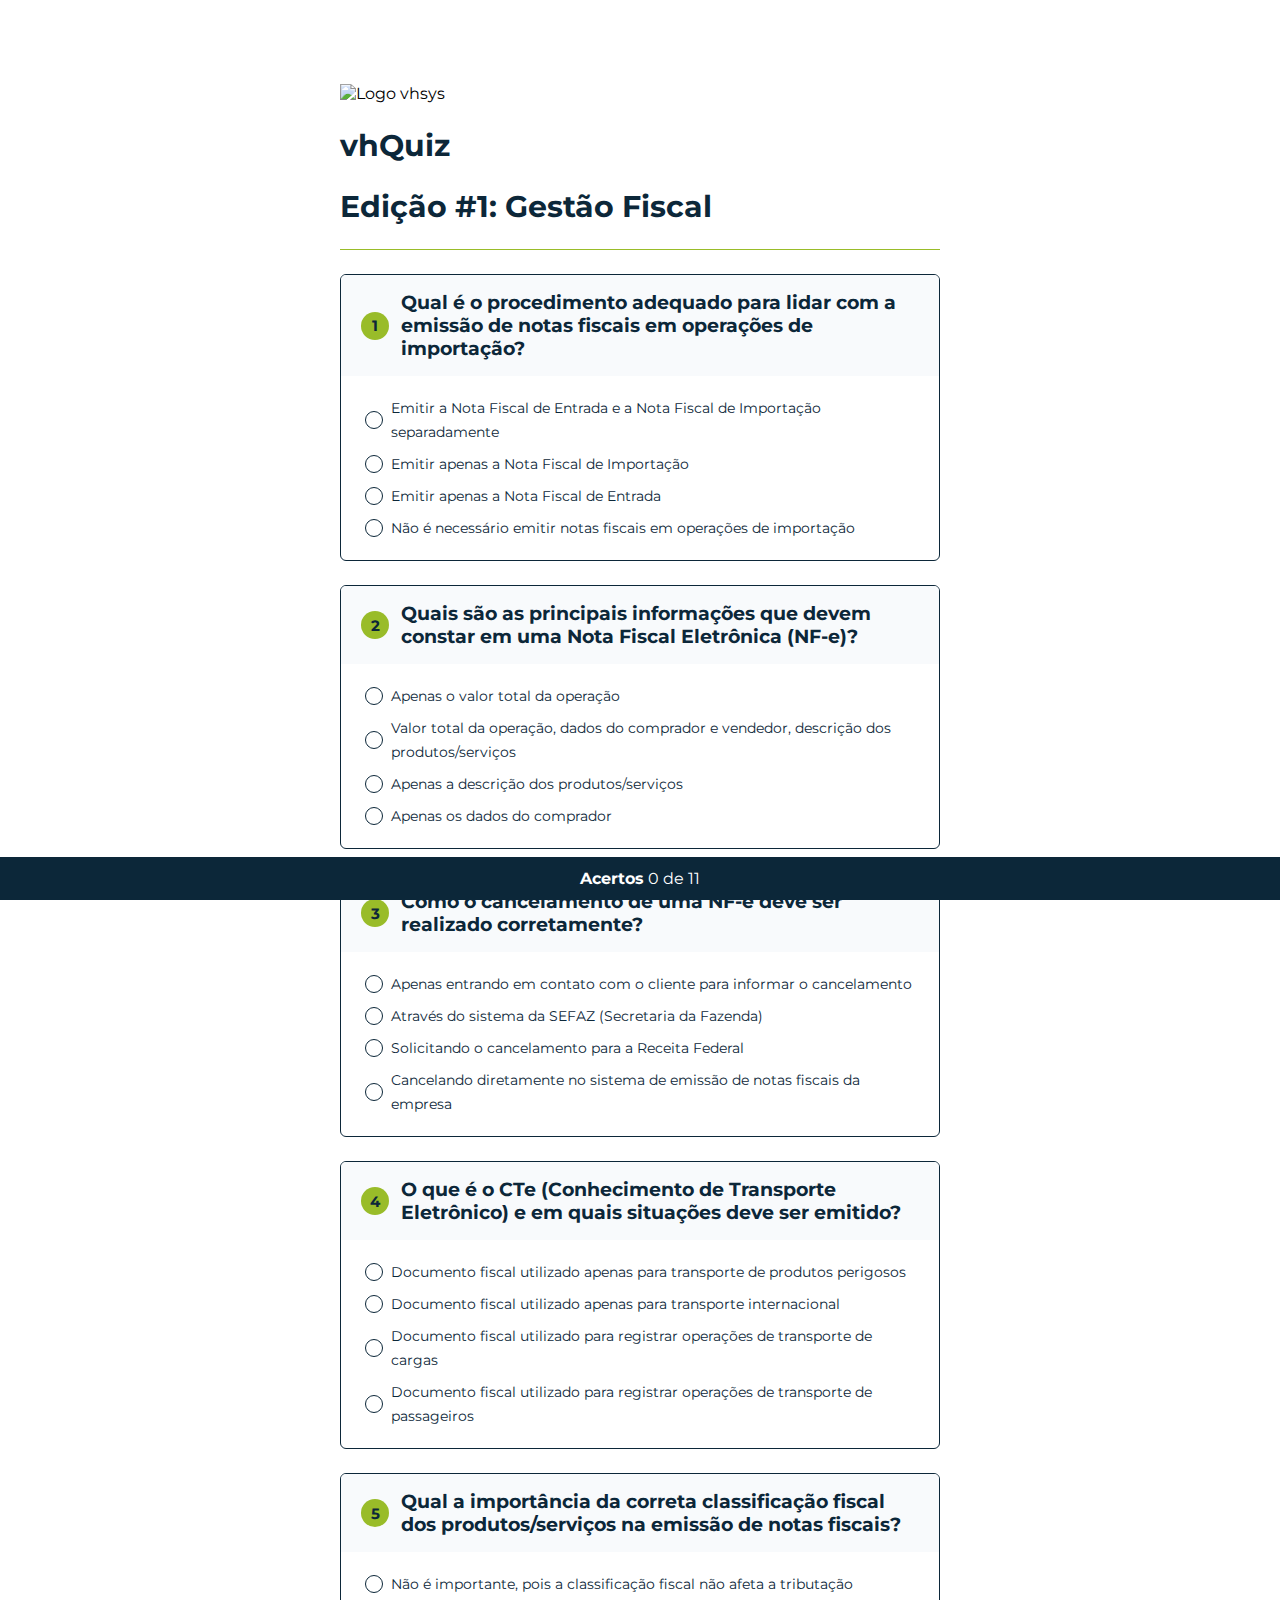
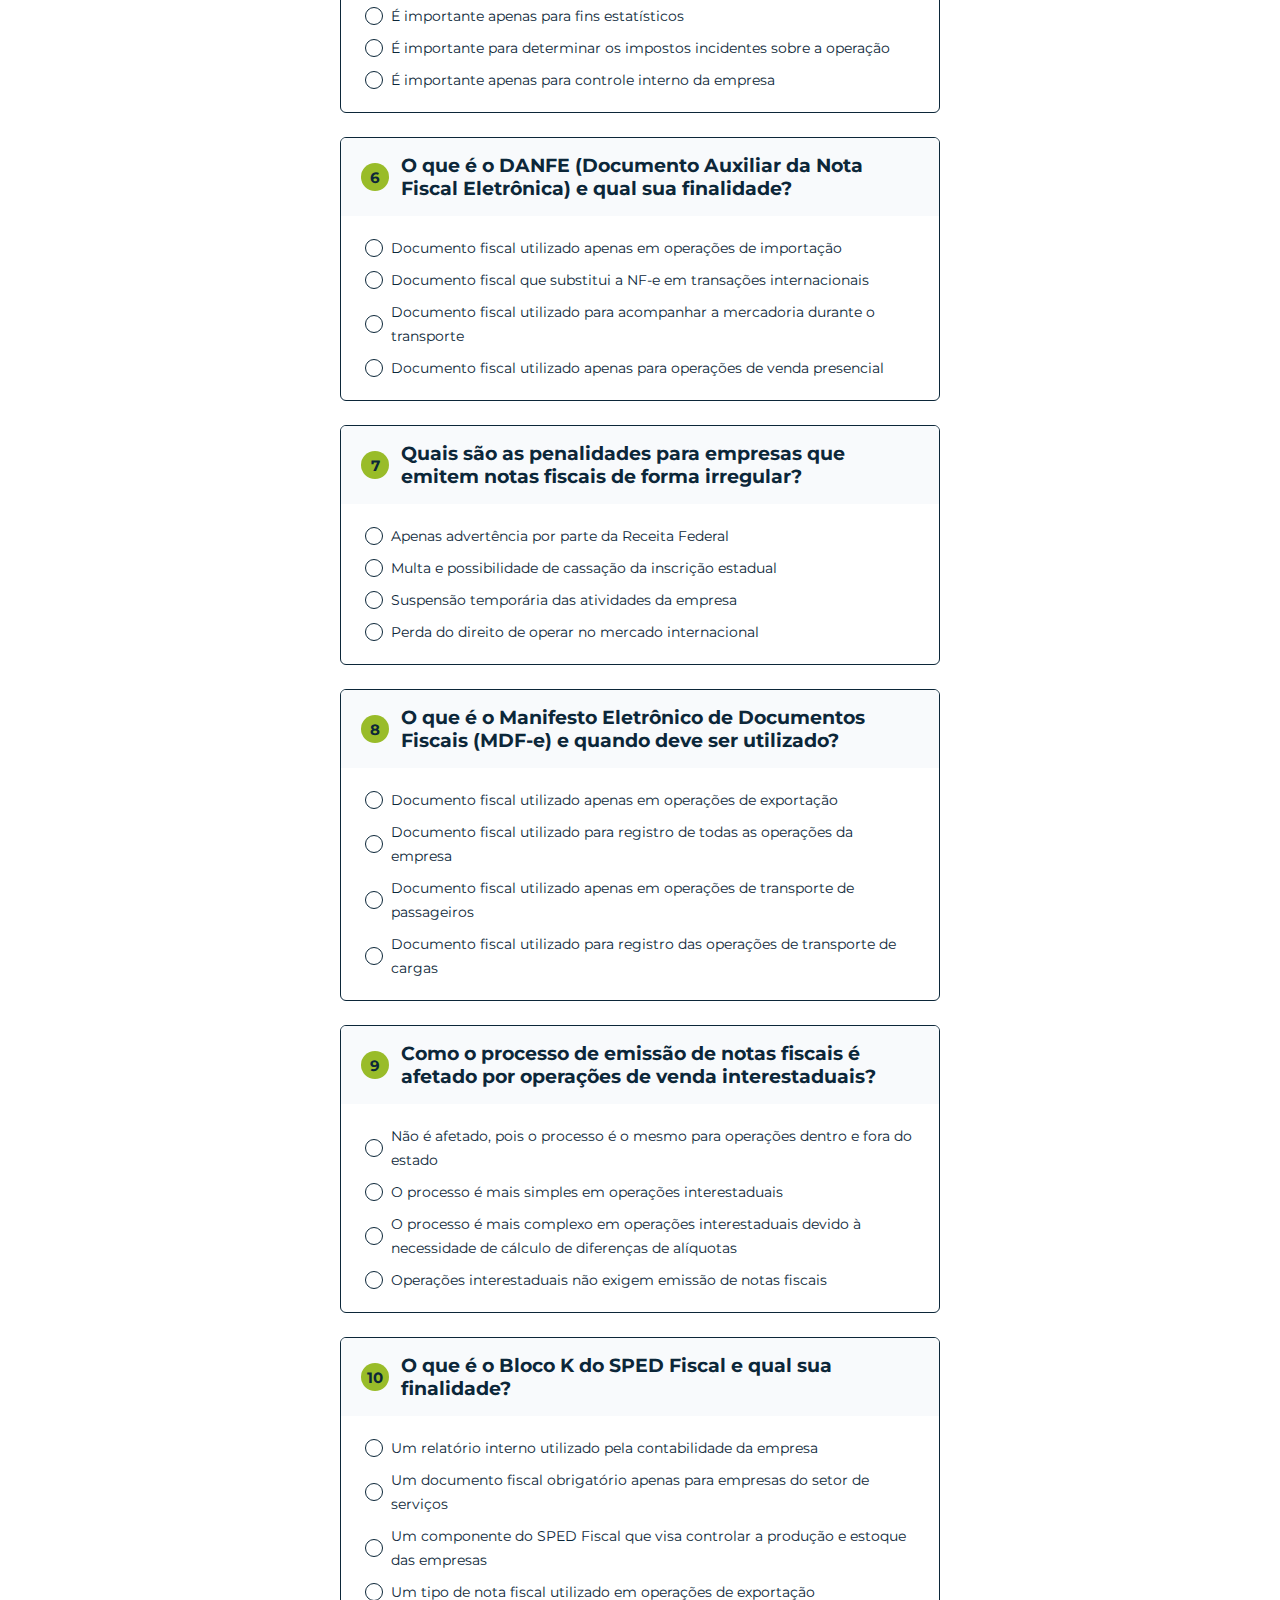
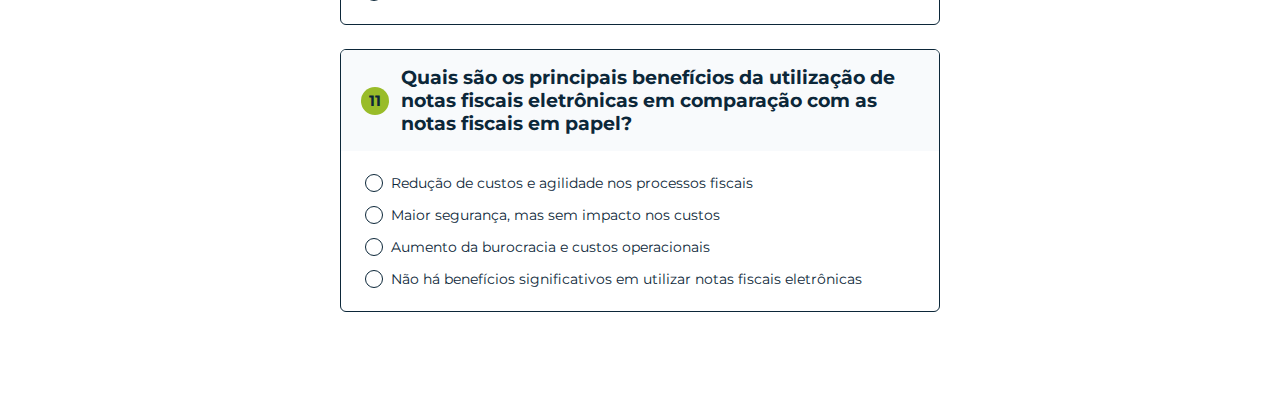
==== leg.html @ fcacbb5a "Update and rename index.html to leg.html" ====
<!DOCTYPE html>
<html lang="pt-br">
<head>
    <meta charset="UTF-8">
    <meta name="viewport" content="width=device-width, initial-scale=1.0">
    <title>vhQuiz</title>
    <link rel="stylesheet" href="./style.css">
</head>
<body>
    <main>    

        <header>
          <img src="https://www.vhsys.com.br/wp-content/webp-express/webp-images/uploads/2022/09/134-50vhsys_logo_main.png.webp" alt="Logo vhsys">
          <h1> vhQuiz</h1>
          <h2> Edição #1: Gestão Fiscal </h2>
        </header>
      
        <div id="quiz"></div>
      
      <template>
          <div class ="quiz-item">
            <h3>
              Pergunta 01
            </h3>
            <dl>
              <dt>
                <input type="radio" name ="item" value="0">
                <span>
                  Resposta A
                </span>
              </dt>
            </dl>
          </div>
      </template>
      
          <div id="acertos">
            <strong>Acertos</strong>
            <span>0 de 12</span>
          </div>
      
      </main>
      <script src="./index.js"></script>
</body>
</html>
---- style.css ----
@import url('https://fonts.googleapis.com/css2?family=Montserrat:wght@400;600;700&display=swap');

*, :root {
  margin: 0;
  padding: 0;
  box-sizing: border-box;

  font-family: 'montserrat', sans-serif;
  font-synthesis: none;
  text-rendering: optimizeLegibility;
  -webkit-font-smoothing: antialiased;
  -moz-osx-font-smoothing: grayscale;
  -webkit-text-size-adjust: 100%;
}

body {
  background-color: #FFFFFF;
}

main {
  margin: 0 auto 64px;
  max-width: 640px;
  padding: 20px;
}

header {
  margin-top: 64px;
  padding-bottom: 24px;
  border-bottom: 1px solid #99bc29;
}

header h1,h2 {
  margin-top: 24px;
  font-size: 30px;
  color: #0c2739;
}

#quiz {
  counter-reset: quiz-item;

}

.quiz-item {
  margin-top: 24px;
  border: 1px solid #0c2739;
  border-radius: 6px;
  overflow: hidden;
}

.quiz-item h3 {
  padding: 16px 20px;
  color: #0c2739;

  display: flex;
  align-items: center;
  justify-content: center;
  gap: 12px;
  background-color: #f8fafc;

}

.quiz-item dl {
  padding: 20px 24px;
  display: grid;
  gap: 8px;
}

.quiz-item h3:before {
  counter-increment: quiz-item;
  content: counter(quiz-item);

background-color: #99bc29;
width: 28px;
height: 28px;

display: flex;
flex-shrink: 0;
align-items: center;
justify-content: center;
font-size: 15px;
border-radius: 50%;
}

.quiz-item dl dt {
  font-size: 14px;
  line-height: 24px;
  letter-spacing: 0;
  display: flex;
  align-items: center;
  gap: 8px;
  color: #0c2739
}

input {
  all: unset;
  border: 1px solid #0c2739;
  width: 16px;
  height: 16px;
  border-radius: 50%;
  display: flex;
  flex-shrink: 0;
  align-items: center;
  justify-content: center;
}

input:checked {
  border: 1px solid #0c2739;
}

input:checked:before {
  content: "";
  width: 10px;
  height: 10px;
  background-color:#99bc29;
  border-radius: 50%;
}

#acertos {
  text-align: center;
  background-color: #0c2739;
  color: #FFFFFF;
  
  position: fixed;
  bottom: 0;
  left: 0;

  width: 100%;
  padding: 12px;
}
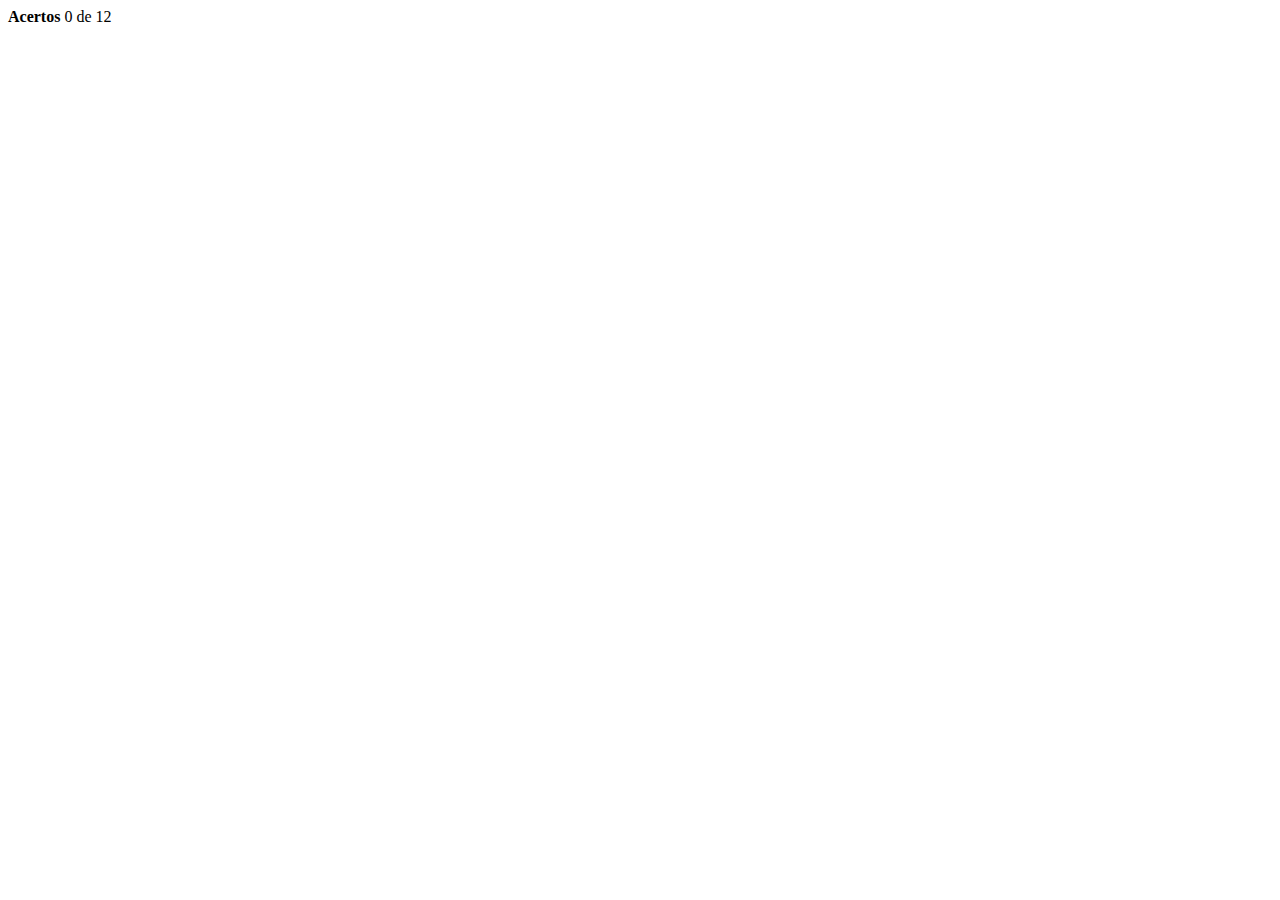
==== commit 193de72a: "Add files via upload" ====
--- a/leg.html
+++ b/leg.html
@@ -4,18 +4,15 @@
     <meta charset="UTF-8">
     <meta name="viewport" content="width=device-width, initial-scale=1.0">
     <title>vhQuiz</title>
-    <link rel="stylesheet" href="./style.css">
+    <link rel="stylesheet" href="css/cabeçalho.css">
+    <link rel="stylesheet" href="css/rodape.css">
+    <link rel="stylesheet" href="css/leg.css">
+    <link rel="shortcuticon" href ="img/favicon.png" type="image">
+    <div id="header-placeholder"></div>
 </head>
 <body>
-    <main>    
 
-        <header>
-          <img src="https://www.vhsys.com.br/wp-content/webp-express/webp-images/uploads/2022/09/134-50vhsys_logo_main.png.webp" alt="Logo vhsys">
-          <h1> vhQuiz</h1>
-          <h2> Edição #1: Gestão Fiscal </h2>
-        </header>
-      
-        <div id="quiz"></div>
+    <div id="quiz"></div>
       
       <template>
           <div class ="quiz-item">
@@ -37,8 +34,19 @@
             <strong>Acertos</strong>
             <span>0 de 12</span>
           </div>
+
+          <div id="footer-placeholder"></div>
+
+          <script src="js/leg.js"></script>
+          <script src="js/carregarconteúdo.js"></script>
+          <script>
+              document.addEventListener('DOMContentLoaded', function() {
       
-      </main>
-      <script src="./index.js"></script>
+                  loadContent('header-placeholder', 'includes/cabeçalho.html');
+      
+                  loadContent('footer-placeholder', 'includes/rodape.html');
+              });
+          </script>
+
 </body>
 </html>
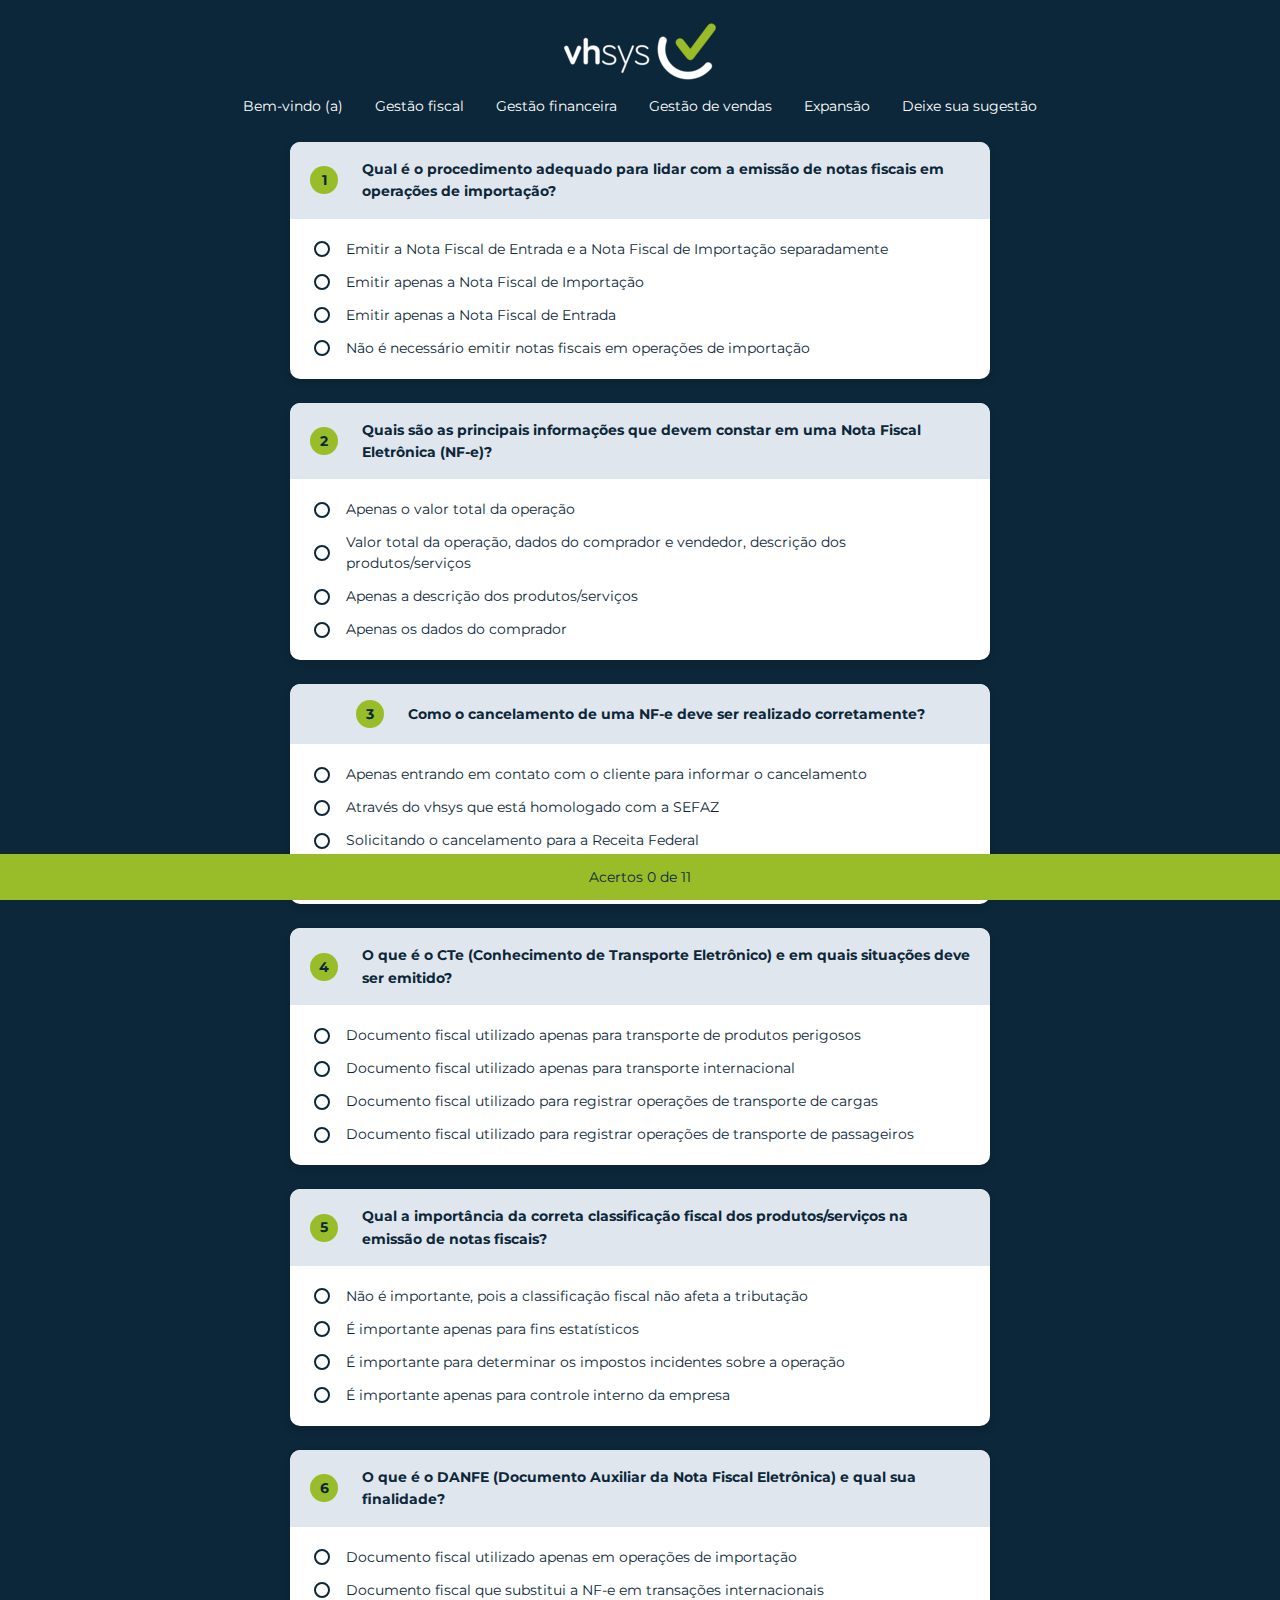
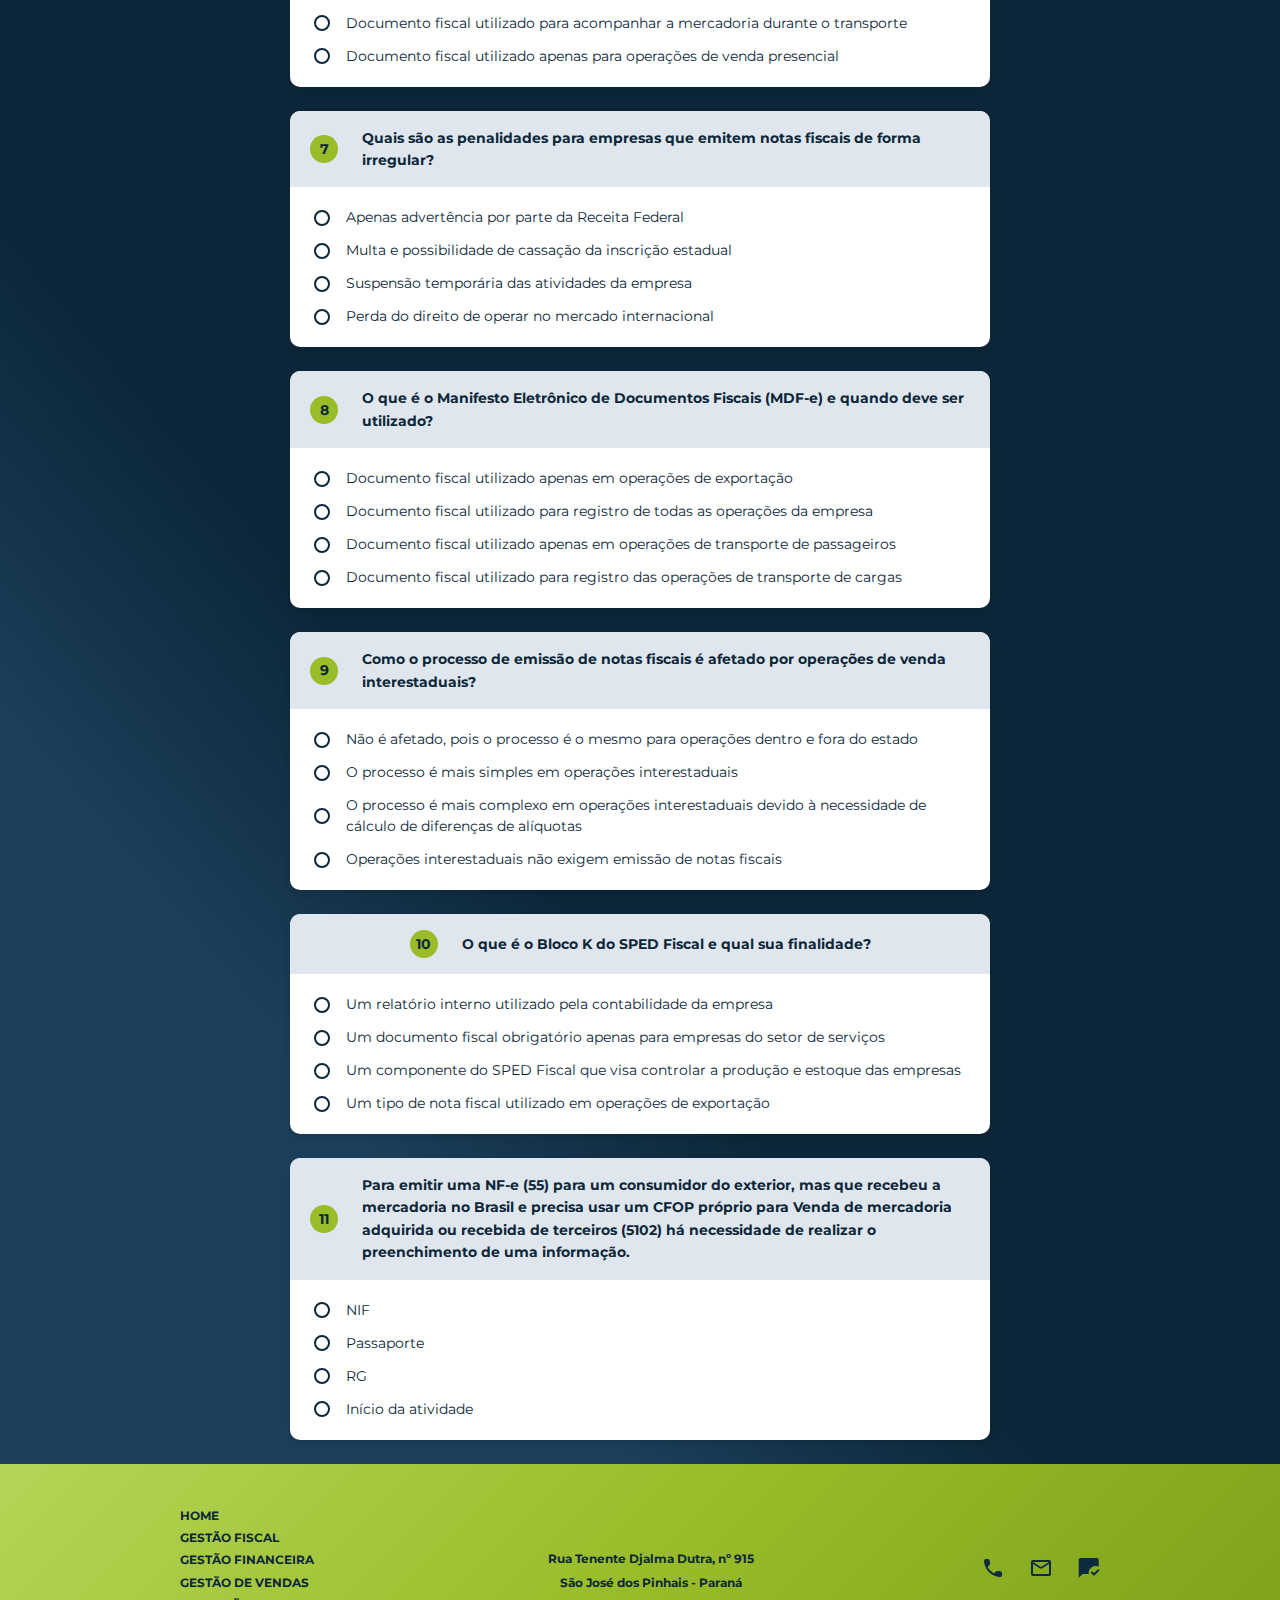
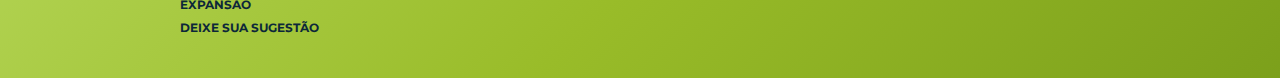
==== commit fb169665: "Alteração na estrutura do projeto - Remoção do ambiente local" ====
--- a/leg.html
+++ b/leg.html
@@ -6,7 +6,7 @@
     <title>vhQuiz</title>
     <link rel="stylesheet" href="css/cabeçalho.css">
     <link rel="stylesheet" href="css/rodape.css">
-    <link rel="stylesheet" href="css/leg.css">
+    <link rel="stylesheet" href="css/perguntas.css">
     <link rel="shortcuticon" href ="img/favicon.png" type="image">
     <div id="header-placeholder"></div>
 </head>
--- a/css/cabeçalho.css
+++ b/css/cabeçalho.css
@@ -0,0 +1,41 @@
+@import url('https://fonts.googleapis.com/css2?family=Montserrat:wght@400;600;700&display=swap');
+
+*, :root {
+    margin: 0;
+    padding: 0;
+    box-sizing: border-box;
+  
+    font-family: 'montserrat', sans-serif;
+    font-size: 14px;
+    font-weight: 400;
+    text-decoration: none;
+    list-style: none;
+    font-synthesis: none;
+    text-rendering: optimizeLegibility;
+    -webkit-font-smoothing: antialiased;
+    -moz-osx-font-smoothing: grayscale;
+    -webkit-text-size-adjust: 100%;
+  }
+
+  header {
+    max-width: 100%;
+    height: auto;
+    margin: 0 auto;
+    background-color: #0C2739;
+    text-align: center;
+    border-radius: 0px 0px 0px 0px;
+    padding-top: 1rem;
+  }
+
+  nav li {
+    display: inline-block;
+    margin: 2rem 1rem;
+}
+
+  nav a {
+    color: #FFFFFF;
+}
+
+  nav a:hover {
+    color: #99BC29;
+  }
--- a/css/rodape.css
+++ b/css/rodape.css
@@ -0,0 +1,69 @@
+.footer {
+  background: linear-gradient(135deg, #b4d556 0%, #99bc29 50%, #7ca01b 100%);
+  color: #0C2739;
+  padding: 40px 0;
+  position: relative;
+  bottom: 0;
+  width: 100%;
+}
+
+.footer-container {
+  display: flex;
+  flex-wrap: wrap;
+  justify-content: space-around;
+  align-items: center;
+  max-width: 1200px;
+  margin: 0 auto;
+  padding: 0 20px;
+}
+
+.footer-menu a {
+  margin: 0 0.8rem;
+  color: #0C2739;
+  text-decoration: none;
+  font-size: 12px;
+  font-weight: bold;
+  transition: color 0.3s ease;
+}
+
+.footer-menu a:hover {
+  color: #FFFFFF;
+}
+
+.footer-endereco p {
+  margin: 5px 0;
+  font-size: 12px;
+  font-weight: bold;
+  text-align: center;
+}
+
+.footer-contatos a {
+  margin: 0 10px;
+  display: inline-block;
+}
+
+.footer-contatos img {
+  width: 24px;
+  height: 24px;
+  transition: transform 0.3s ease;
+}
+
+.footer-contatos img:hover {
+  transform: scale(1.2);
+}
+
+@media (max-width: 768px) {
+  .footer-container {
+      flex-direction: column;
+      text-align: center;
+  }
+
+  .footer-menu a {
+      display: block;
+      margin: 10px 0;
+  }
+
+  .footer-contatos a {
+      margin: 10px 5px;
+  }
+}
--- a/css/perguntas.css
+++ b/css/perguntas.css
@@ -0,0 +1,130 @@
+body {
+  margin: 0;
+  padding: 0;
+  width: 100%;
+  overflow-x: hidden;
+  box-sizing: border-box;
+  width: 100%;
+  justify-content: center;
+  align-items: center;
+  background: linear-gradient(230deg, #0C2739 70%, #1C3F5B 80%);
+  color: #FFF;
+  line-height: 1.6;
+  margin: 0;
+}
+
+.main {
+  width: 80%;
+  margin: 2rem auto;
+  text-align: center;
+}
+
+nav li {
+  display: inline-block;
+  margin: 0 1rem;
+}
+
+nav a {
+  color: #FFF;
+  text-decoration: none;
+}
+
+nav a:hover {
+  color: #99BC29;
+  border-bottom: 1px solid #99BC29;
+}
+
+#quiz {
+  counter-reset: quiz-item;
+}
+
+.quiz-item {
+  margin: 24px auto;
+  max-width: 700px;
+  border-radius: 10px;
+  background-color: #FFFFFF;
+  box-shadow: 0 4px 8px rgba(0, 0, 0, 0.1);
+  overflow: hidden;
+  transition: transform 0.3s ease, box-shadow 0.3s ease;
+}
+
+.quiz-item:hover {
+  transform: translateY(-5px);
+  box-shadow: 0 8px 16px rgba(0, 0, 0, 0.2);
+}
+
+.quiz-item h3 {
+  padding: 16px 20px;
+  color: #0C2739;
+  font-weight: bold;
+  background-color: #E0E6ED;
+  display: flex;
+  align-items: center;
+  justify-content: center;
+  gap: 12px;
+  border-top-left-radius: 10px;
+  border-top-right-radius: 10px;
+}
+
+.quiz-item h3:before {
+  counter-increment: quiz-item;
+  content: counter(quiz-item);
+  background-color: #99BC29;
+  width: 28px;
+  height: 28px;
+  display: flex;
+  align-items: center;
+  justify-content: center;
+  font-size: 1rem;
+  color: #0C2739;
+  border-radius: 50%;
+  margin-right: 12px;
+  flex-shrink: 0;
+}
+
+.quiz-item dl {
+  padding: 20px 24px;
+  display: grid;
+  gap: 12px;
+}
+
+.quiz-item dl dt {
+  font-size: 1rem;
+  line-height: 1.5;
+  display: flex;
+  align-items: center;
+  gap: 8px;
+  color: #0C2739;
+}
+
+input[type="radio"] {
+  appearance: none;
+  border: 2px solid #0C2739;
+  width: 16px;
+  height: 16px;
+  border-radius: 50%;
+  display: flex;
+  align-items: center;
+  justify-content: center;
+  cursor: pointer;
+  transition: border 0.3s ease;
+  margin-right: 8px;
+  flex-shrink: 0;
+}
+
+input[type="radio"]:checked {
+  border: 6px solid #99BC29;
+}
+
+#acertos {
+  text-align: center;
+  font-weight: bold;
+  text-decoration: solid;
+  background-color: #99BC29;
+  color: #0C2739;
+  position: fixed;
+  bottom: 0;
+  left: 0;
+  width: 100%;
+  padding: 12px;
+}